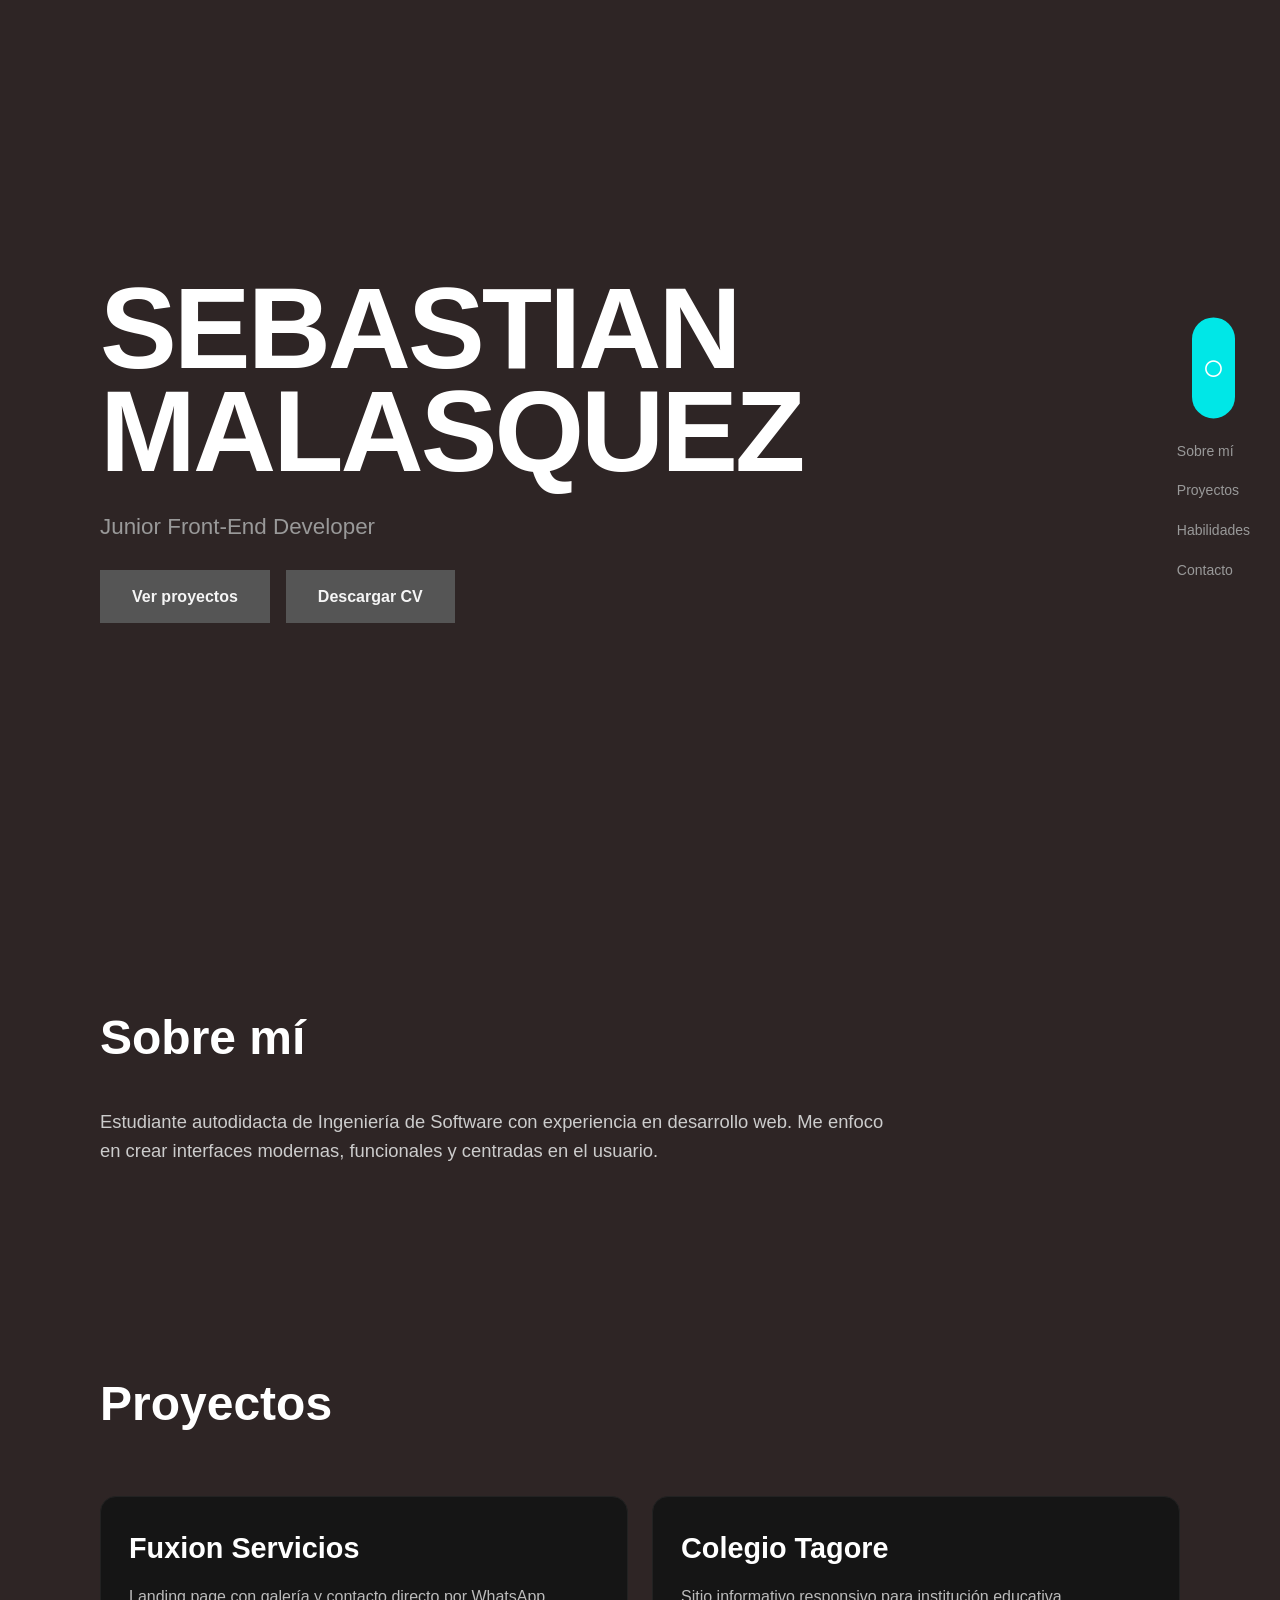
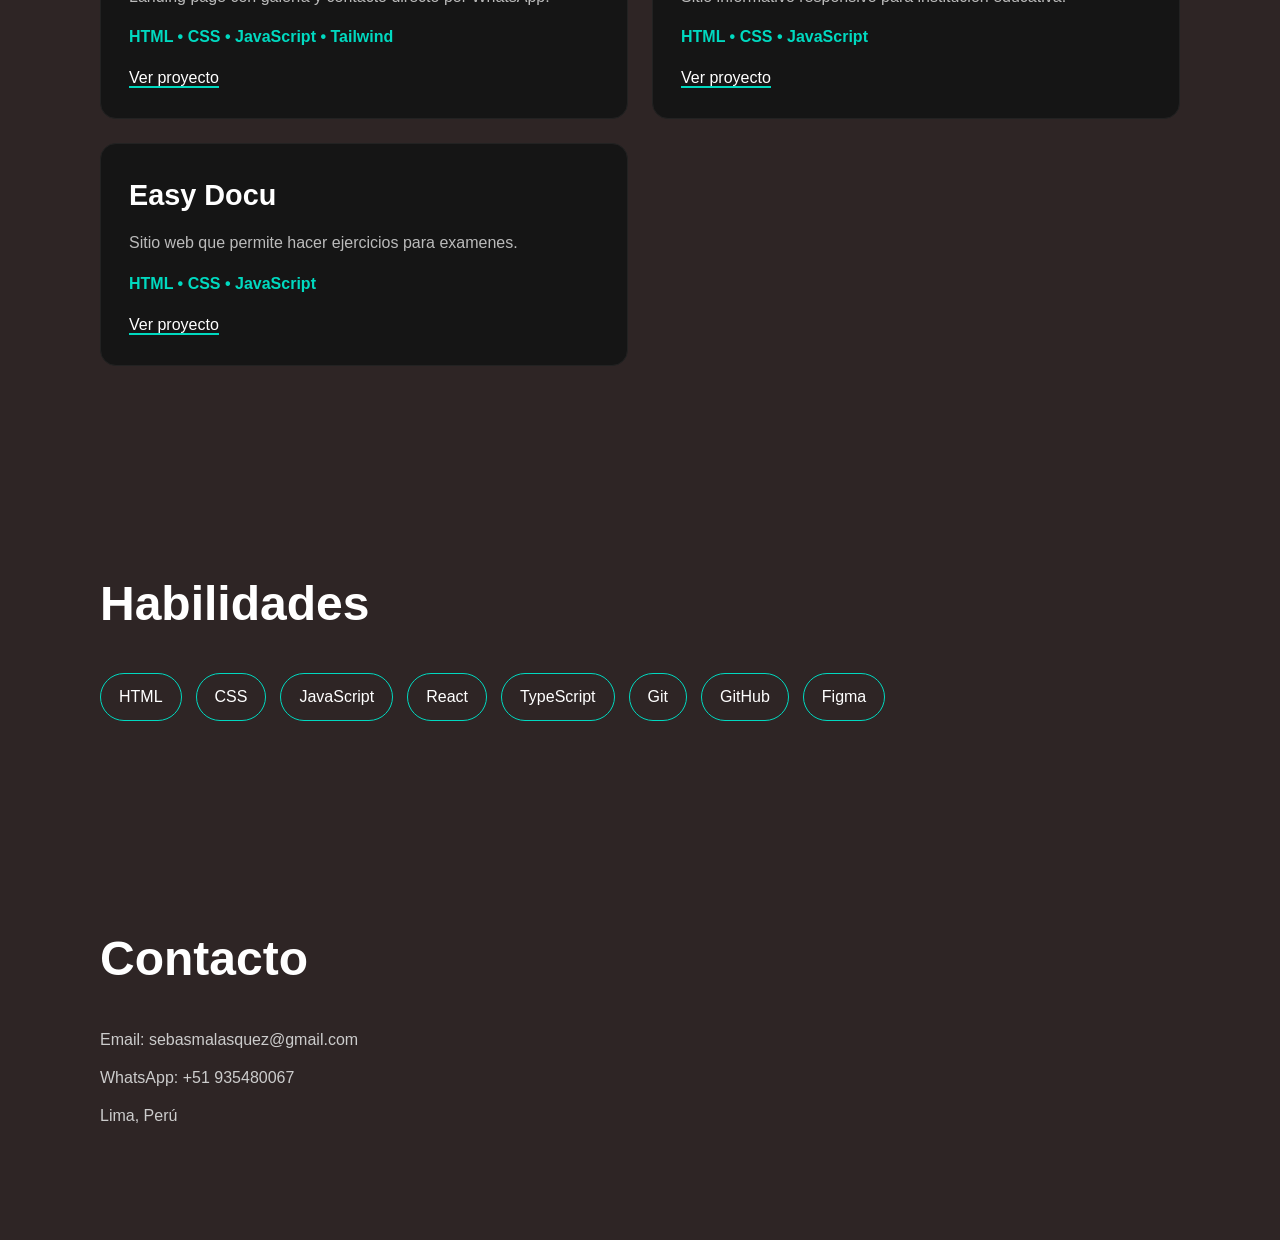
==== index.html @ ab930f7a "publicacion version1" ====
<!DOCTYPE html>
<html lang="es">
<head>
  <meta charset="UTF-8">
  <title>Sebastian Malasquez | Front-End</title>
  <link rel="stylesheet" href="portafolio.css">
</head>
<body>

<header class="hero">
  <h1>SEBASTIAN<br> MALASQUEZ</h1>
  <p>Junior Front-End Developer</p>
  <div class="hero-btn">
  <a href="#projects" class="btn">Ver proyectos</a>
  <a href="./archivo/CV-Sebastian-Malasquez.pdf" download class="btn">Descargar CV</a></div>
</header>

<nav class="nav">
  <div class="theme-toggle" id="themeToggle">○</div>

  <ul>
    <li><a href="#about">Sobre mí</a></li>
    <li><a href="#projects">Proyectos</a></li>
    <li><a href="#skills">Habilidades</a></li>
    <li><a href="#contact">Contacto</a></li>
  </ul>
</nav>

<section id="about" class="about">
  <h2>Sobre mí</h2>
  <p>
    Estudiante autodidacta de Ingeniería de Software con experiencia en desarrollo web. 
    Me enfoco en crear interfaces modernas, funcionales y centradas en el usuario.
  </p>
</section>

<section id="projects" class="projects">
  <h2>Proyectos</h2>

  <div class="card">
    <h3>Fuxion Servicios</h3>
    <p>Landing page con galería y contacto directo por WhatsApp.</p>
    <span>HTML • CSS • JavaScript • Tailwind</span>
    <a class="card-link" rel="noopener noreferrer" href="https://fuxion.netlify.app/" target="_blank">Ver proyecto</a>
  </div>

  <div class="card">
    <h3>Colegio Tagore</h3>
    <p>Sitio informativo responsivo para institución educativa.</p>
    <span>HTML • CSS • JavaScript</span>
    <a class="card-link" href="https://colegio-tagore.netlify.app/" target="_blank">Ver proyecto</a>
  </div>

   <div class="card">
    <h3>Easy Docu</h3>
    <p>Sitio web que permite hacer ejercicios para examenes.</p>
    <span>HTML • CSS • JavaScript</span>
    <a class="card-link" href="https://colegio-tagore.netlify.app/" target="_blank">Ver proyecto</a>
  </div>


</section>

<section id="skills" class="skills">
  <h2>Habilidades</h2>
  <div class="skills-list">
    <span>HTML</span>
    <span>CSS</span>
    <span>JavaScript</span>
    <span>React</span>
    <span>TypeScript</span>
    <span>Git</span>
    
        <span>GitHub</span>
<span>Figma</span>
  </div>
</section>

<section id="contact" class="contact">
  <h2>Contacto</h2>
  <p>Email: sebasmalasquez@gmail.com</p>
  <p>WhatsApp: +51 935480067</p>
  <p>Lima, Perú</p>
</section>

<script src="portafolio.js"></script>
</body>
</html>
---- portafolio.css ----
* {
  margin: 0;
  padding: 0;
  box-sizing: border-box;
  font-family: Arial, sans-serif;
}

:root {
  --bg: #2e2525;
  --white: #ffffff;
  --gray: #999;
  --turquoise: #00d9c0;
}
/* NAV LATERAL */
.nav {
  position: fixed;
  right: 30px;
  top: 50%;
  transform: translateY(-50%);
  z-index: 1000;
  display: flex;
  flex-direction: column;
  align-items: center;
  gap: 20px;
}

.nav ul {
  list-style: none;
  display: flex;
  flex-direction: column;
  gap: 14px;
}

.nav a {
  text-decoration: none;
  color: var(--gray);
  font-size: 14px;
  transition: 0.3s;
}

.nav a:hover {
  color: var(--turquoise);
}

/* BOTÓN TEMA */
.theme-toggle {
  cursor: pointer;
  font-size: 38px;
  background: #00e7e7;
  padding: 20px 10px;
  border-radius: 100px;
  transition: 0.3s;
}

.theme-toggle:hover {
  background: white;
  color: black;
}

/* MODO CLARO */
body.light {
  --bg: #ffffff;
  --white: #000000;
  --gray: #555;
}

body.light .card {
  background: #f5f5f5;
  border-color: #ddd;
}

body.light .card:hover {
  background: #ffffff;
}

body.light .secondary {
  background: black;
  color: white;
}

/* NAV EN MÓVIL */

body {
  background: var(--bg);
  color: var(--white);
  line-height: 1.6;
}

/* MÁRGENES MÁS CENTRADOS */
section,
.hero {
  width: 100%;
  max-width: 1200px;
  margin: auto;
  padding: 100px 60px;
}

@media (max-width: 768px) {
  section,
  .hero {
    padding: 60px 25px;
  }
}

/* HERO */
.hero {
  min-height: 100vh;
  display: flex;
  flex-direction: column;
  justify-content: center;
}

.hero h1 {
  font-size: clamp(4rem, 9vw, 8rem);
  line-height: 0.9;
  letter-spacing: -3px;
}

.hero p {
  font-size: 1.4rem;
  color: var(--gray);
  margin: 25px 0;
}

.hero-btn {
  display: flex;
  gap: 16px;
}

/* BOTONES */
.btn {
  background-color: #555;
  padding: 14px 32px;
  text-decoration: none;
  font-weight: bold;
  color: whitesmoke;
  transition: 0.3s ease;
}
.btn:hover {
  background-color: turquoise;
  color: black
}

.primary {
  background: var(--turquoise);
  color: black;
}

.primary:hover {
  transform: translateY(-3px);
  box-shadow: 0 8px 25px rgba(0,217,192,0.25);
}

.secondary {
  background: white;
  color: black;
}

.secondary:hover {
  transform: translateY(-3px);
}

/* TITULOS */
h2 {
  font-size: 3rem;
  margin-bottom: 30px;
}

/* ABOUT */
.about p {
  max-width: 800px;
  font-size: 1.15rem;
  color: #ccc;
}

/* PROYECTOS EN 2 COLUMNAS */
.projects {
  display: grid;
  grid-template-columns: repeat(2, 1fr);
  gap: 24px;
}

.projects h2 {
  grid-column: 1 / -1;
}

@media (max-width: 900px) {
  .projects {
    grid-template-columns: 1fr;
  }
}

/* CARDS MODERNAS */
.card {
  border: 1px solid #222;
  padding: 28px;
  border-radius: 16px;
  background: #151515;
  transition: all 0.35s ease;
  position: relative;
  overflow: hidden;
}

.card::before {
  content: "";
  position: absolute;
  background: linear-gradient(135deg, transparent, rgba(0,217,192,0.08));
  opacity: 0;
  transition: 0.35s;   
   z-index: 0;

}

.card:hover {
  transform: translateY(-8px);
  border-color: var(--turquoise);
  background: #1a1a1a;

}

.card:hover::before {
  opacity: 1;
}

.card h3 {
  font-size: 1.8rem;
  margin-bottom: 12px;
}

.card p {
  color: #bbb;
}

.card span {
  display: block;
  margin: 15px 0;
  color: var(--turquoise);
  font-weight: 600;
}

.card a {
  color: white;
  text-decoration: none;
  border-bottom: 2px solid var(--turquoise);
    z-index: 10;

}
.card-link {
  z-index: 10;
}

/* SKILLS */
.skills-list {
  display: flex;
  flex-wrap: wrap;
  gap: 14px;
}

.skills-list span {
  border: 1px solid var(--turquoise);
  padding: 10px 18px;
  border-radius: 50px;
  transition: 0.3s;
}

.skills-list span:hover {
  background: var(--turquoise);
  color: black;
}

/* CONTACT */
.contact p {
  margin-bottom: 12px;
  color: #ccc;
}

@media (max-width: 768px) {
  .nav {
    top: 0;
    right: 0;
    left: 0;
    transform: none;
    flex-direction: row;
    justify-content: space-between;
    padding: 15px 25px;
    background: var(--bg);
  }

  .nav ul {
    flex-direction: row;
    gap: 12px;
  }
}
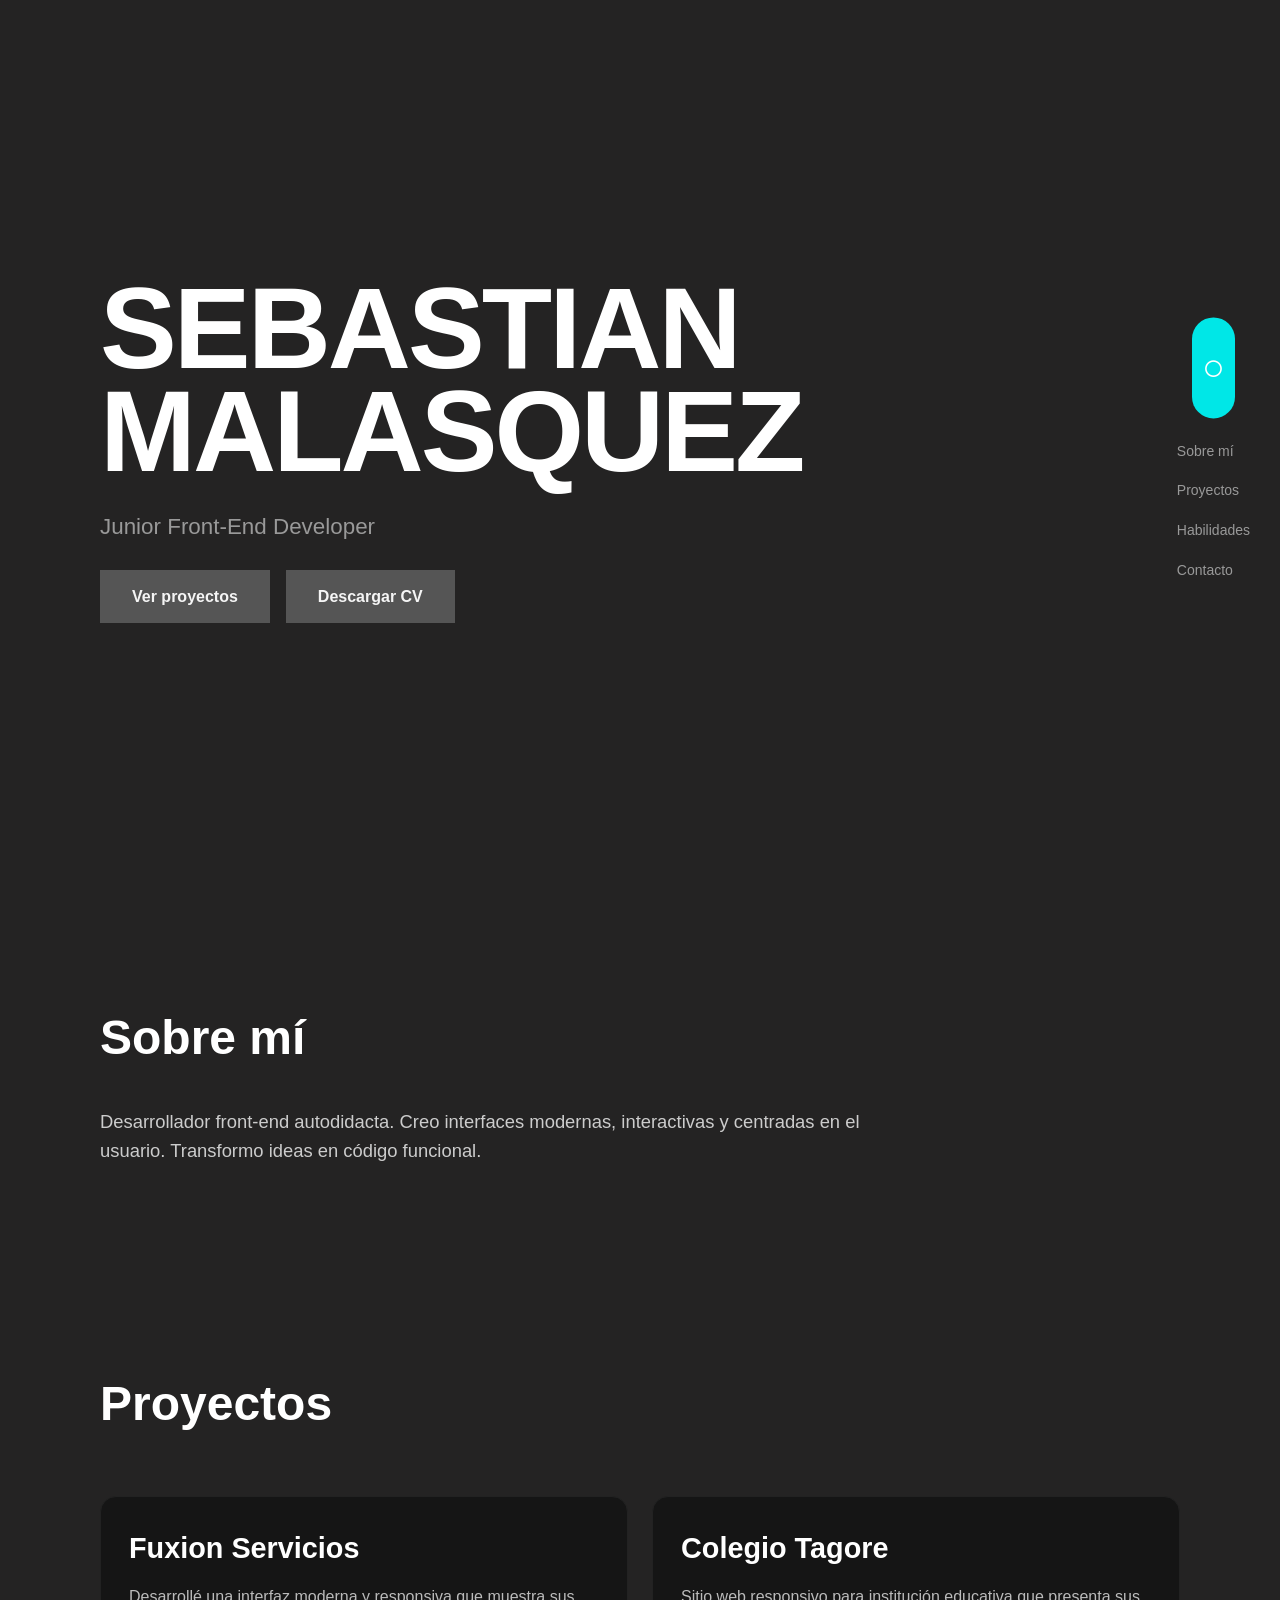
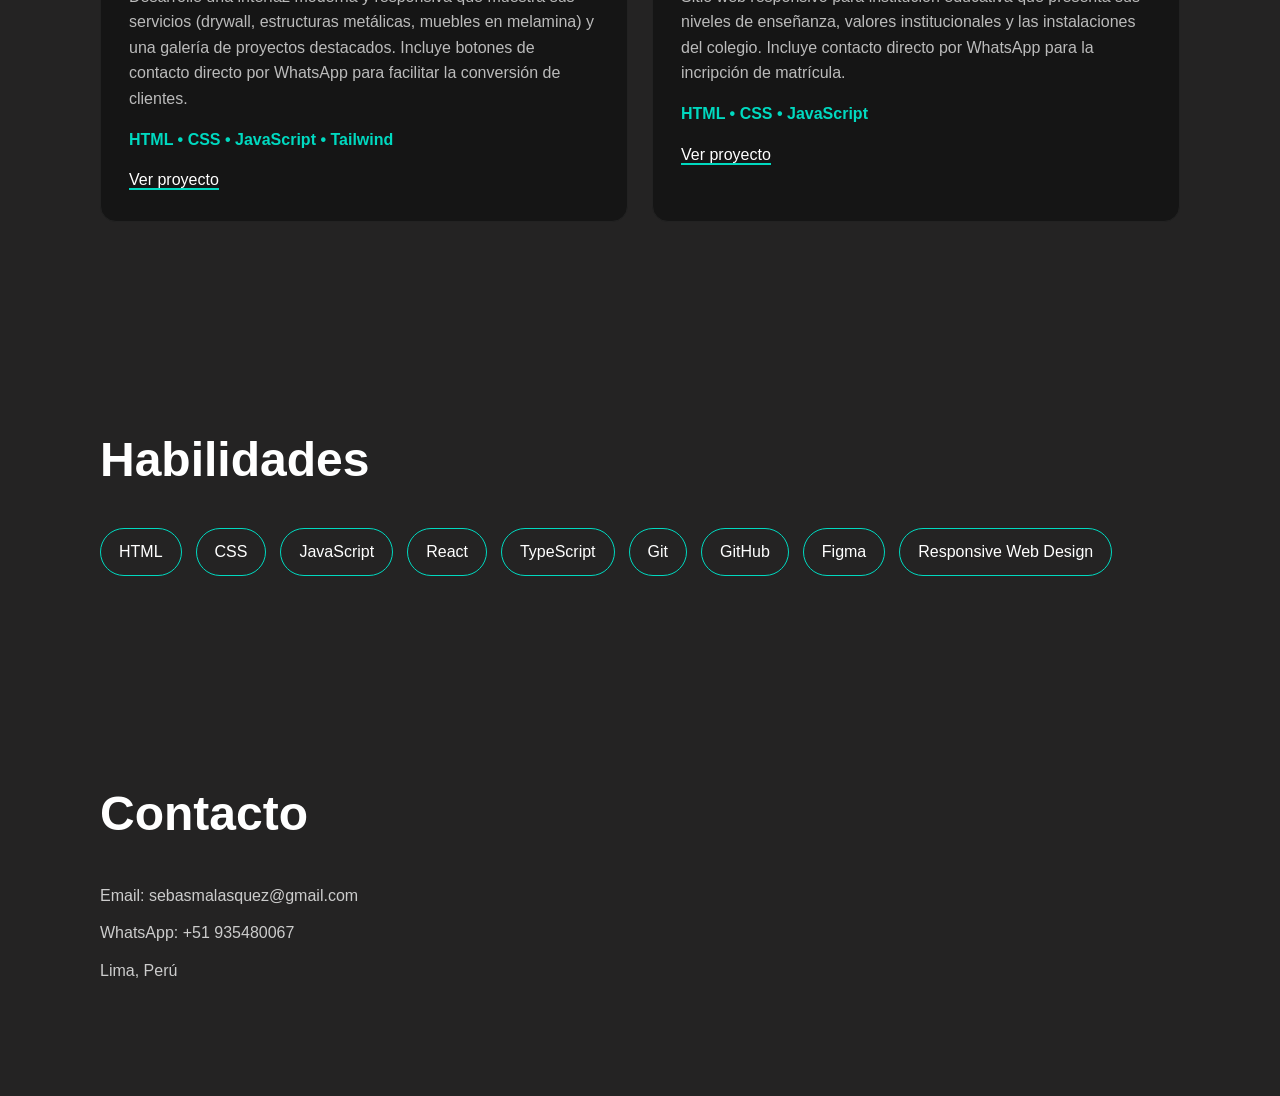
==== commit f210149a: "version1.1" ====
--- a/index.html
+++ b/index.html
@@ -2,6 +2,7 @@
 <html lang="es">
 <head>
   <meta charset="UTF-8">
+  <meta name="viewport" content="width=device-width, initial-scale=1.0">
   <title>Sebastian Malasquez | Front-End</title>
   <link rel="stylesheet" href="portafolio.css">
 </head>
@@ -29,8 +30,9 @@
 <section id="about" class="about">
   <h2>Sobre mí</h2>
   <p>
-    Estudiante autodidacta de Ingeniería de Software con experiencia en desarrollo web. 
-    Me enfoco en crear interfaces modernas, funcionales y centradas en el usuario.
+    Desarrollador front-end autodidacta. Creo interfaces modernas, 
+    interactivas y centradas en el usuario.
+     Transformo ideas en código funcional.
   </p>
 </section>
 
@@ -39,24 +41,25 @@
 
   <div class="card">
     <h3>Fuxion Servicios</h3>
-    <p>Landing page con galería y contacto directo por WhatsApp.</p>
+    <p>Desarrollé una interfaz moderna y responsiva que muestra sus servicios
+       (drywall, estructuras metálicas, muebles en melamina) y una galería de proyectos destacados. Incluye 
+      botones de contacto directo por WhatsApp para facilitar la conversión de clientes.</p>
     <span>HTML • CSS • JavaScript • Tailwind</span>
     <a class="card-link" rel="noopener noreferrer" href="https://fuxion.netlify.app/" target="_blank">Ver proyecto</a>
   </div>
 
   <div class="card">
     <h3>Colegio Tagore</h3>
-    <p>Sitio informativo responsivo para institución educativa.</p>
+    <p>Sitio web responsivo para institución educativa que presenta sus
+       niveles de enseñanza, valores institucionales y las instalaciones del colegio. 
+     Incluye contacto directo por WhatsApp
+       para la incripción de matrícula.
+    </p>
     <span>HTML • CSS • JavaScript</span>
     <a class="card-link" href="https://colegio-tagore.netlify.app/" target="_blank">Ver proyecto</a>
   </div>
 
-   <div class="card">
-    <h3>Easy Docu</h3>
-    <p>Sitio web que permite hacer ejercicios para examenes.</p>
-    <span>HTML • CSS • JavaScript</span>
-    <a class="card-link" href="https://colegio-tagore.netlify.app/" target="_blank">Ver proyecto</a>
-  </div>
+  
 
 
 </section>
@@ -73,6 +76,8 @@
     
         <span>GitHub</span>
 <span>Figma</span>
+<span>Responsive Web Design</span>
+
   </div>
 </section>
 
--- a/portafolio.css
+++ b/portafolio.css
@@ -6,7 +6,7 @@
 }
 
 :root {
-  --bg: #2e2525;
+  --bg: #242323;
   --white: #ffffff;
   --gray: #999;
   --turquoise: #00d9c0;
@@ -276,6 +276,7 @@
 
 @media (max-width: 768px) {
   .nav {
+    display: none;
     top: 0;
     right: 0;
     left: 0;
@@ -290,4 +291,82 @@
     flex-direction: row;
     gap: 12px;
   }
+}
+/* =========================
+   FIX RESPONSIVE MÓVIL
+========================= */
+@media (max-width: 768px) {
+
+  /* NAV */
+  .nav {
+    height: 60px;
+    align-items: center;
+  }
+
+  body {
+    padding-top: 70px; /* evita que el nav tape contenido */
+  }
+
+  .nav a {
+    font-size: 12px;
+  }
+
+  .theme-toggle {
+    font-size: 20px;
+    padding: 8px 10px;
+  }
+
+  /* HERO */
+  .hero {
+    min-height: auto;
+  }
+
+  .hero h1 {
+    font-size: clamp(2.5rem, 10vw, 3.5rem);
+    letter-spacing: -1px;
+  }
+
+  .hero p {
+    font-size: 1rem;
+  }
+
+  .hero-btn {
+    flex-direction: column;
+    width: 100%;
+  }
+
+  .btn {
+    width: 100%;
+    text-align: center;
+  }
+
+  /* SECCIONES */
+  section,
+  .hero {
+    padding: 60px 20px;
+  }
+
+  /* TITULOS */
+  h2 {
+    font-size: 2rem;
+  }
+
+  /* CARDS */
+  .card {
+    padding: 20px;
+  }
+
+  .card h3 {
+    font-size: 1.4rem;
+  }
+
+  /* SKILLS */
+  .skills-list {
+    gap: 10px;
+  }
+
+  .skills-list span {
+    padding: 8px 14px;
+    font-size: 0.9rem;
+  }
 }
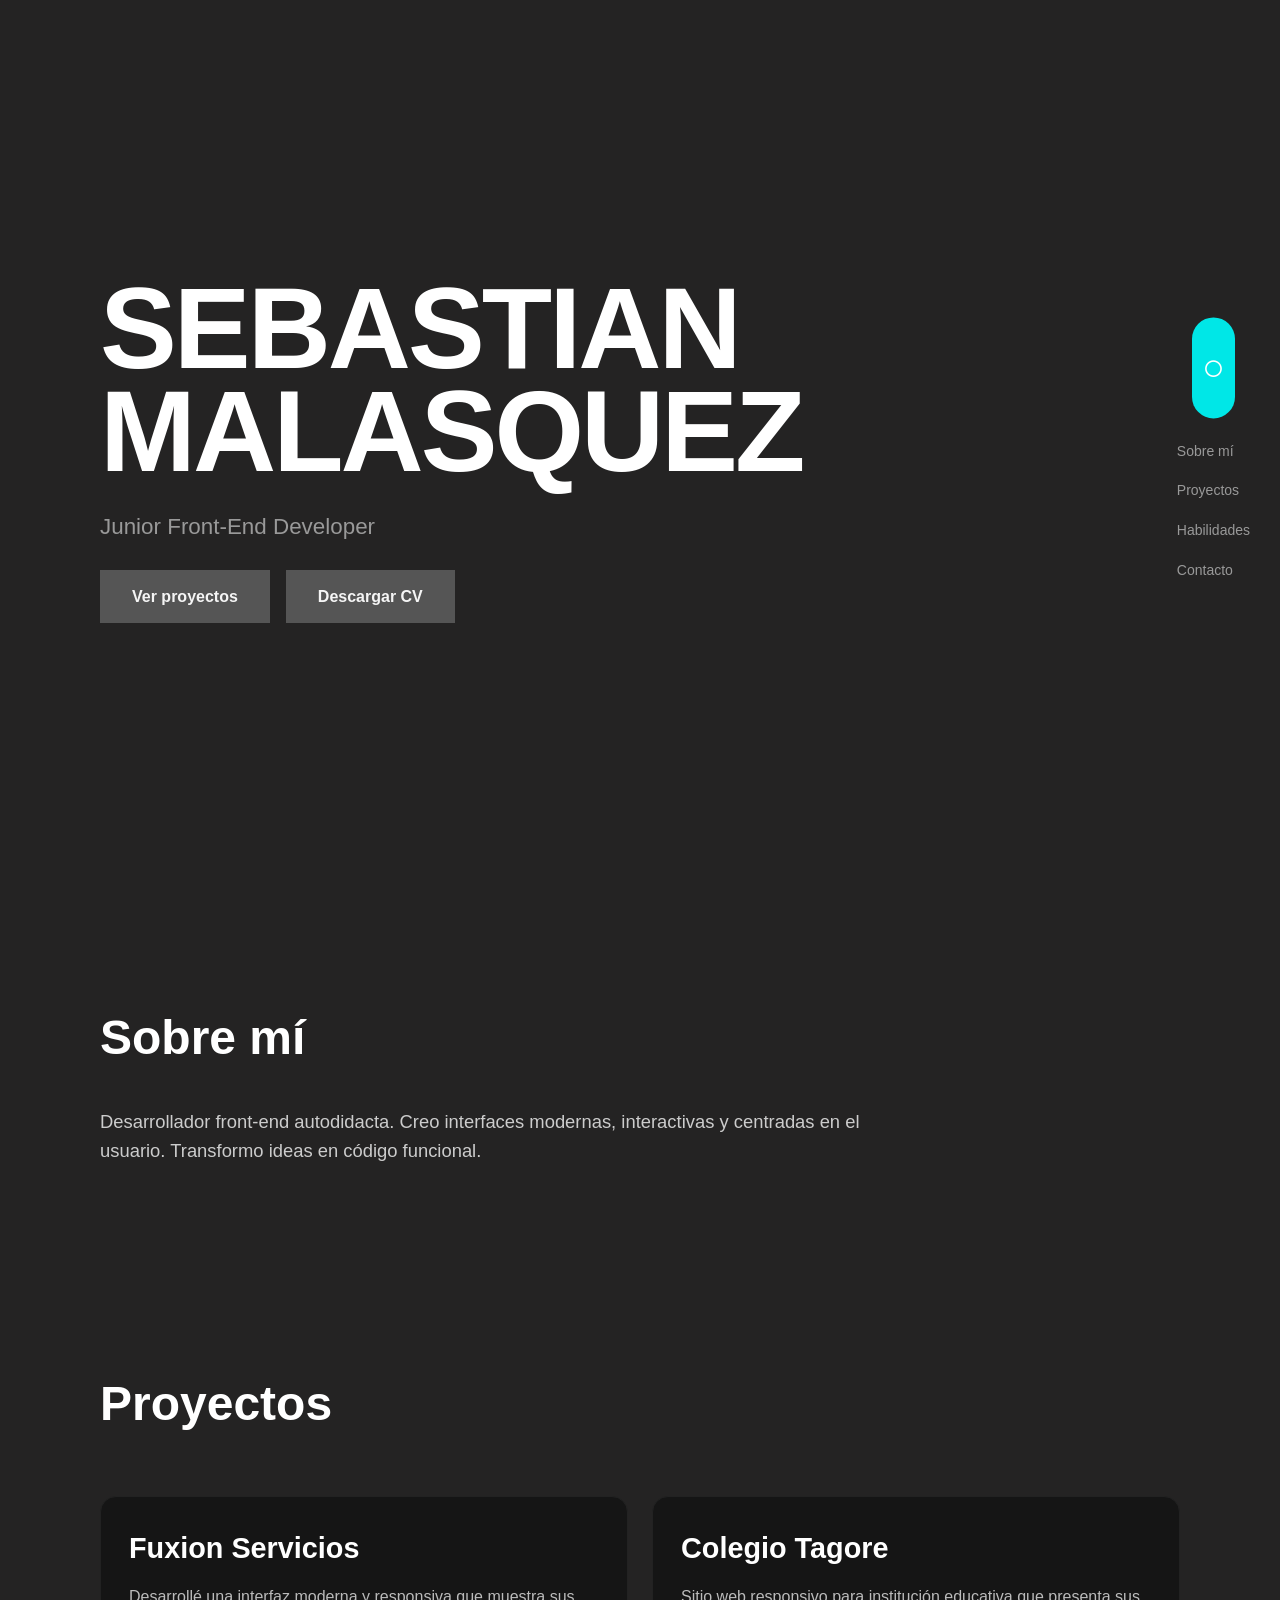
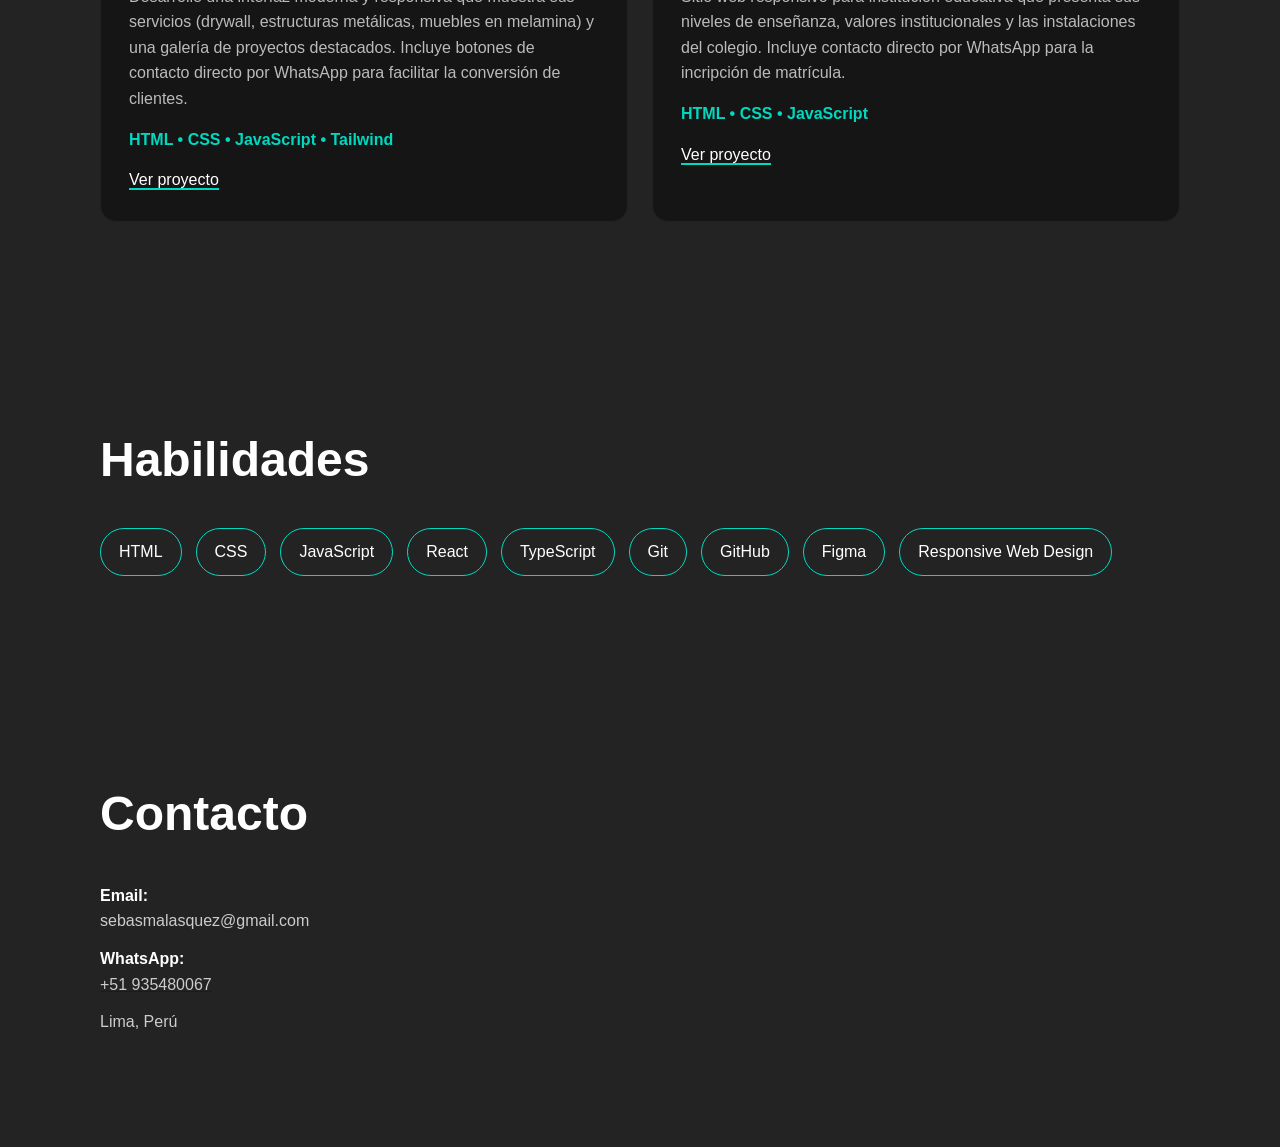
==== commit 0bb84495: "version1.1.1 git push -u origin main clear git" ====
--- a/index.html
+++ b/index.html
@@ -83,8 +83,10 @@
 
 <section id="contact" class="contact">
   <h2>Contacto</h2>
-  <p>Email: sebasmalasquez@gmail.com</p>
-  <p>WhatsApp: +51 935480067</p>
+  <strong>Email:</strong><p> sebasmalasquez@gmail.com</p>
+ <strong>WhatsApp: </strong> <a target="_blank" href="https://wa.me/51935480067?text=Hola,%20quiero%20trabajar%20contigo...!">
+    <p>+51 935480067</p>                    </a>
+  
   <p>Lima, Perú</p>
 </section>
 
